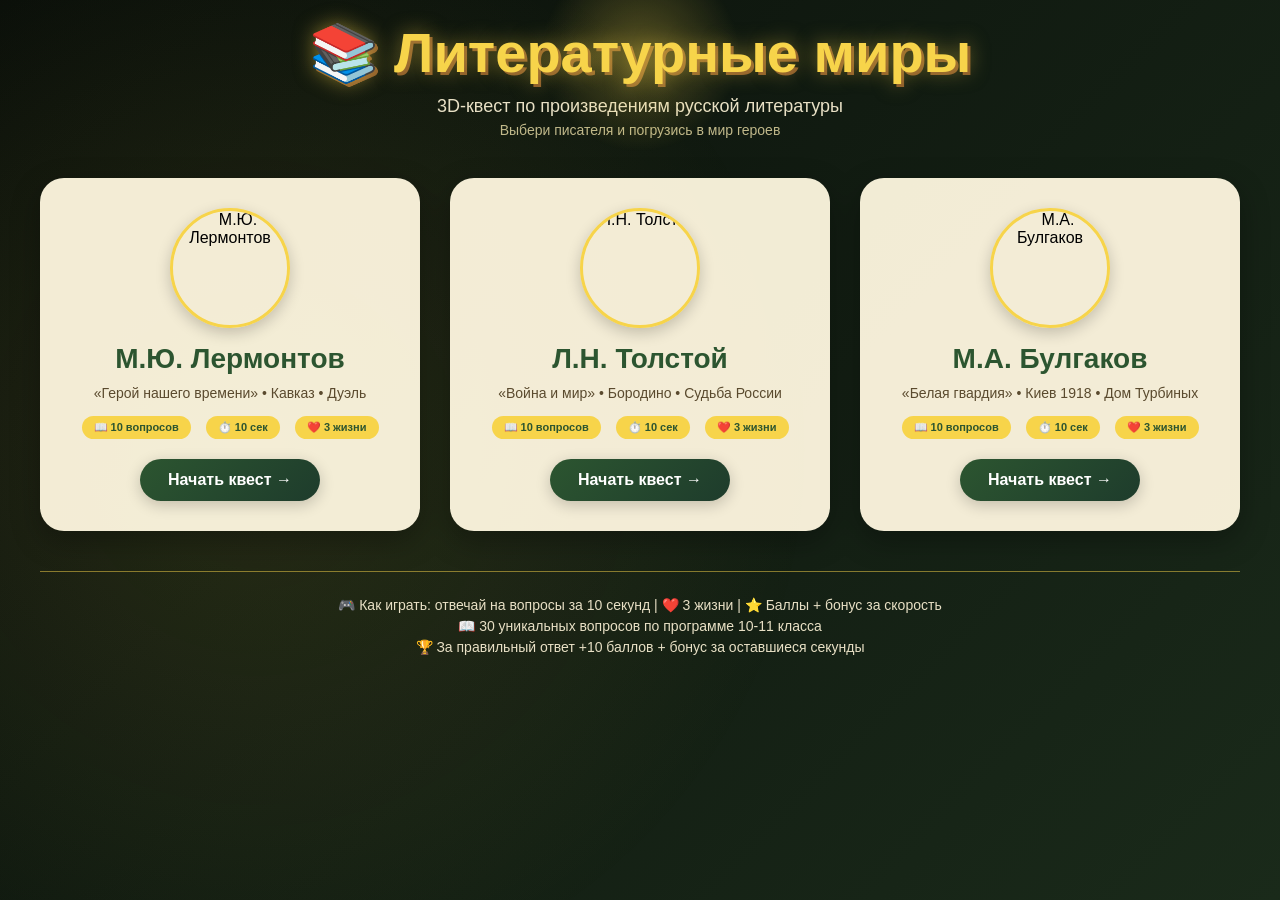
==== index.html @ d269be3f "Update index.html работай, плиз" ====
<!DOCTYPE html>
<html lang="ru">
<head>
    <meta charset="UTF-8">
    <meta name="viewport" content="width=device-width, initial-scale=1.0, user-scalable=yes">
    <title>Литературные миры | 3D Квест</title>
    <link rel="stylesheet" href="style.css">
</head>
<body>
    <div class="container">
        <div class="title-animation">
            <h1 class="main-title">📚 Литературные миры</h1>
            <div class="glow-effect"></div>
        </div>
        <p class="subtitle">3D-квест по произведениям русской литературы</p>
        <p class="subtitle-small">Выбери писателя и погрузись в мир героев</p>
        
        <div class="worlds-grid">
            <!-- Лермонтов - портрет из Википедии -->
            <div class="world-card" data-world="lermontov">
                <div class="world-icon">
                    <img src="https://upload.wikimedia.org/wikipedia/commons/thumb/3/32/Lermontov_picture.jpg/200px-Lermontov_picture.jpg" 
                         alt="М.Ю. Лермонтов" 
                         style="width:100%; height:100%; object-fit:cover;">
                </div>
                <h2>М.Ю. Лермонтов</h2>
                <p class="world-desc">«Герой нашего времени» • Кавказ • Дуэль</p>
                <div class="world-stats">
                    <span>📖 10 вопросов</span>
                    <span>⏱️ 10 сек</span>
                    <span>❤️ 3 жизни</span>
                </div>
                <button class="play-btn" onclick="startGame('lermontov')">Начать квест →</button>
            </div>
            
            <!-- Толстой - портрет из Википедии -->
            <div class="world-card" data-world="tolstoy">
                <div class="world-icon">
                    <img src="https://upload.wikimedia.org/wikipedia/commons/thumb/6/68/LNTolstoy.jpg/200px-LNTolstoy.jpg" 
                         alt="Л.Н. Толстой" 
                         style="width:100%; height:100%; object-fit:cover;">
                </div>
                <h2>Л.Н. Толстой</h2>
                <p class="world-desc">«Война и мир» • Бородино • Судьба России</p>
                <div class="world-stats">
                    <span>📖 10 вопросов</span>
                    <span>⏱️ 10 сек</span>
                    <span>❤️ 3 жизни</span>
                </div>
                <button class="play-btn" onclick="startGame('tolstoy')">Начать квест →</button>
            </div>
            
            <!-- Булгаков - портрет из Википедии -->
            <div class="world-card" data-world="bulgakov">
                <div class="world-icon">
                    <img src="https://upload.wikimedia.org/wikipedia/commons/thumb/0/0a/Bulgakov_%28cropped%29.jpg/200px-Bulgakov_%28cropped%29.jpg" 
                         alt="М.А. Булгаков" 
                         style="width:100%; height:100%; object-fit:cover;">
                </div>
                <h2>М.А. Булгаков</h2>
                <p class="world-desc">«Белая гвардия» • Киев 1918 • Дом Турбиных</p>
                <div class="world-stats">
                    <span>📖 10 вопросов</span>
                    <span>⏱️ 10 сек</span>
                    <span>❤️ 3 жизни</span>
                </div>
                <button class="play-btn" onclick="startGame('bulgakov')">Начать квест →</button>
            </div>
        </div>
        
        <div class="info-footer">
            <p>🎮 Как играть: отвечай на вопросы за 10 секунд | ❤️ 3 жизни | ⭐ Баллы + бонус за скорость</p>
            <p>📖 30 уникальных вопросов по программе 10-11 класса</p>
            <p>🏆 За правильный ответ +10 баллов + бонус за оставшиеся секунды</p>
        </div>
    </div>
    
    <script>
        function startGame(world) {
            console.log("Starting game for world:", world);
            localStorage.setItem('currentWorld', world);
            window.location.href = 'game.html';
        }
        console.log("Index.html загружен, кнопки должны работать");
    </script>
</body>
</html>
---- style.css ----
* {
    margin: 0;
    padding: 0;
    box-sizing: border-box;
}

body {
    font-family: 'Segoe UI', 'Montserrat', Tahoma, Geneva, Verdana, sans-serif;
    background: linear-gradient(135deg, #0a0f0a 0%, #1a2a1a 100%);
    min-height: 100vh;
    padding: 20px;
    position: relative;
    overflow-x: hidden;
}

/* Анимированный фон */
body::before {
    content: '';
    position: fixed;
    top: 0;
    left: 0;
    width: 100%;
    height: 100%;
    background: radial-gradient(circle at 20% 50%, rgba(247,212,74,0.1) 0%, transparent 50%);
    pointer-events: none;
    animation: floatBg 20s ease-in-out infinite;
}

@keyframes floatBg {
    0%, 100% { transform: translate(0, 0); opacity: 0.5; }
    50% { transform: translate(5%, 5%); opacity: 0.8; }
}

.container {
    max-width: 1200px;
    margin: 0 auto;
    position: relative;
    z-index: 1;
}

.title-animation {
    position: relative;
    text-align: center;
}

.main-title {
    font-size: 56px;
    color: #f7d44a;
    text-shadow: 0 0 20px rgba(247,212,74,0.5), 3px 3px 0 #8b5a2b;
    margin-bottom: 10px;
    animation: titleGlow 2s ease-in-out infinite;
}

@keyframes titleGlow {
    0%, 100% { text-shadow: 0 0 20px rgba(247,212,74,0.5), 3px 3px 0 #8b5a2b; }
    50% { text-shadow: 0 0 40px rgba(247,212,74,0.8), 3px 3px 0 #8b5a2b; }
}

.glow-effect {
    position: absolute;
    top: 50%;
    left: 50%;
    width: 200px;
    height: 200px;
    background: radial-gradient(circle, rgba(247,212,74,0.3) 0%, transparent 70%);
    transform: translate(-50%, -50%);
    border-radius: 50%;
    animation: pulse 3s ease-in-out infinite;
}

@keyframes pulse {
    0%, 100% { transform: translate(-50%, -50%) scale(1); opacity: 0.5; }
    50% { transform: translate(-50%, -50%) scale(1.5); opacity: 0.2; }
}

.subtitle {
    text-align: center;
    font-size: 18px;
    color: #e8e0c5;
    margin-bottom: 5px;
}

.subtitle-small {
    text-align: center;
    font-size: 14px;
    color: #c0b88a;
    margin-bottom: 40px;
}

.worlds-grid {
    display: grid;
    grid-template-columns: repeat(auto-fit, minmax(320px, 1fr));
    gap: 30px;
    margin-bottom: 40px;
}

.world-card {
    background: rgba(255, 248, 225, 0.95);
    border-radius: 24px;
    padding: 30px 20px;
    text-align: center;
    transition: all 0.4s cubic-bezier(0.175, 0.885, 0.32, 1.275);
    cursor: pointer;
    box-shadow: 0 10px 30px rgba(0,0,0,0.3);
    position: relative;
    overflow: hidden;
}

.world-card::before {
    content: '';
    position: absolute;
    top: -50%;
    left: -50%;
    width: 200%;
    height: 200%;
    background: radial-gradient(circle, rgba(247,212,74,0.2) 0%, transparent 70%);
    opacity: 0;
    transition: opacity 0.4s;
}

.world-card:hover::before {
    opacity: 1;
}

.world-card:hover {
    transform: translateY(-15px) scale(1.02);
    box-shadow: 0 25px 50px rgba(0,0,0,0.4);
}

.world-icon {
    width: 120px;
    height: 120px;
    margin: 0 auto 15px;
    border-radius: 50%;
    overflow: hidden;
    border: 3px solid #f7d44a;
    box-shadow: 0 5px 15px rgba(0,0,0,0.2);
    transition: transform 0.3s;
}

.world-card:hover .world-icon {
    transform: scale(1.05);
}

.world-icon img {
    width: 100%;
    height: 100%;
    object-fit: cover;
}

.world-card h2 {
    font-size: 28px;
    color: #2c5530;
    margin-bottom: 10px;
}

.world-desc {
    color: #5a4a2e;
    font-size: 14px;
    margin-bottom: 15px;
}

.world-stats {
    display: flex;
    justify-content: center;
    gap: 15px;
    margin-bottom: 20px;
}

.world-stats span {
    background: #f7d44a;
    color: #2c5530;
    padding: 5px 12px;
    border-radius: 30px;
    font-size: 11px;
    font-weight: bold;
}

.play-btn {
    background: linear-gradient(135deg, #2c5530 0%, #1e3c2c 100%);
    color: white;
    border: none;
    padding: 12px 28px;
    font-size: 16px;
    border-radius: 40px;
    cursor: pointer;
    transition: all 0.3s;
    font-weight: bold;
    box-shadow: 0 4px 15px rgba(0,0,0,0.2);
}

.play-btn:hover {
    transform: scale(1.05);
    box-shadow: 0 6px 20px rgba(0,0,0,0.3);
}

.info-footer {
    text-align: center;
    color: #e8e0c5;
    font-size: 14px;
    padding-top: 20px;
    border-top: 1px solid #f7d44a80;
}

.info-footer p {
    margin: 5px 0;
}

/* ========== ИГРОВЫЕ СТИЛИ ========== */
.game-container {
    max-width: 900px;
    margin: 0 auto;
    background: rgba(255, 248, 225, 0.95);
    border-radius: 32px;
    padding: 25px;
    box-shadow: 0 20px 40px rgba(0,0,0,0.3);
    animation: slideIn 0.5s ease-out;
}

@keyframes slideIn {
    from { opacity: 0; transform: translateY(30px); }
    to { opacity: 1; transform: translateY(0); }
}

.game-header {
    display: flex;
    justify-content: space-between;
    align-items: center;
    margin-bottom: 25px;
    padding-bottom: 15px;
    border-bottom: 2px solid #f7d44a;
    flex-wrap: wrap;
    gap: 10px;
}

.back-btn {
    background: #8b5a2b;
    color: white;
    text-decoration: none;
    padding: 8px 20px;
    border-radius: 30px;
    font-size: 14px;
    transition: all 0.3s;
}

.back-btn:hover {
    background: #5a3a1a;
    transform: translateX(-3px);
}

.stats-panel {
    display: flex;
    gap: 20px;
}

.stat {
    background: #f7d44a20;
    padding: 8px 18px;
    border-radius: 30px;
    font-weight: bold;
    display: flex;
    align-items: center;
    gap: 8px;
}

.stat span:first-child {
    font-size: 20px;
}

.stat span:last-child {
    color: #2c5530;
    font-size: 20px;
    font-weight: bold;
}

.progress-section {
    margin-bottom: 25px;
}

.progress-bar-container {
    background: #e0d5b5;
    height: 12px;
    border-radius: 10px;
    overflow: hidden;
}

.progress-fill {
    background: linear-gradient(90deg, #f7d44a, #ffaa33);
    height: 100%;
    width: 0%;
    transition: width 0.4s ease;
    position: relative;
    overflow: hidden;
}

.progress-fill::after {
    content: '';
    position: absolute;
    top: 0;
    left: 0;
    right: 0;
    bottom: 0;
    background: linear-gradient(90deg, transparent, rgba(255,255,255,0.4), transparent);
    animation: shimmer 1.5s infinite;
}

@keyframes shimmer {
    0% { transform: translateX(-100%); }
    100% { transform: translateX(100%); }
}

.progress-text {
    text-align: center;
    margin-top: 8px;
    font-size: 14px;
    color: #5a4a2e;
    font-weight: bold;
}

.timer-section {
    text-align: center;
    margin-bottom: 25px;
}

.timer-circle {
    width: 80px;
    height: 80px;
    margin: 0 auto;
    position: relative;
}

.timer-svg {
    transform: rotate(-90deg);
}

.timer-bg {
    stroke: #e0d5b5;
}

.timer-progress {
    stroke: #f7d44a;
    transition: stroke-dashoffset 0.1s linear;
}

.timer-text {
    position: absolute;
    top: 50%;
    left: 50%;
    transform: translate(-50%, -50%);
    font-size: 24px;
    font-weight: bold;
    color: #2c5530;
}

.timer-warning {
    animation: timerPulse 0.5s ease-in-out infinite;
}

@keyframes timerPulse {
    0%, 100% { color: #2c5530; }
    50% { color: #e76f51; text-shadow: 0 0 5px red; }
}

.location {
    text-align: center;
    margin-bottom: 25px;
    padding: 15px;
    background: linear-gradient(135deg, #f7d44a20, transparent);
    border-radius: 20px;
}

.location-icon {
    font-size: 56px;
    animation: bounce 2s ease-in-out infinite;
}

@keyframes bounce {
    0%, 100% { transform: translateY(0); }
    50% { transform: translateY(-10px); }
}

.location h3 {
    font-size: 28px;
    color: #2c5530;
    margin-top: 10px;
}

.location-desc {
    font-size: 14px;
    color: #5a4a2e;
    margin-top: 5px;
}

/* Карточка вопроса */
.question-card {
    background: #fff;
    border-radius: 24px;
    padding: 30px;
    margin-bottom: 25px;
    box-shadow: 0 10px 30px rgba(0,0,0,0.1);
    animation: cardAppear 0.4s ease-out;
}

@keyframes cardAppear {
    from { opacity: 0; transform: scale(0.95); }
    to { opacity: 1; transform: scale(1); }
}

.question-book {
    display: inline-block;
    background: #f7d44a;
    color: #2c5530;
    padding: 4px 12px;
    border-radius: 20px;
    font-size: 12px;
    font-weight: bold;
    margin-bottom: 15px;
}

.question-text {
    font-size: 20px;
    line-height: 1.4;
    color: #2c2c2c;
    margin-bottom: 25px;
    font-weight: 500;
    background: #f9f5e8;
    padding: 20px;
    border-radius: 16px;
}

.options {
    display: flex;
    flex-direction: column;
    gap: 12px;
}

.option {
    background: linear-gradient(135deg, #f5f0e3 0%, #efe6d4 100%);
    padding: 15px 20px;
    border-radius: 50px;
    cursor: pointer;
    transition: all 0.2s;
    border: 2px solid transparent;
    font-size: 16px;
}

.option:hover:not(.disabled) {
    transform: translateX(8px);
    background: #e8dfc8;
    border-color: #f7d44a;
}

.option.correct {
    background: linear-gradient(135deg, #90be6d, #6a994e);
    border-color: #2c5530;
    color: white;
    animation: correctPulse 0.5s ease;
}

@keyframes correctPulse {
    0% { transform: scale(1); }
    50% { transform: scale(1.02); }
    100% { transform: scale(1); }
}

.option.wrong {
    background: linear-gradient(135deg, #e76f51, #bc4742);
    border-color: #bc4742;
    color: white;
    animation: shake 0.3s ease;
}

@keyframes shake {
    0%, 100% { transform: translateX(0); }
    25% { transform: translateX(-5px); }
    75% { transform: translateX(5px); }
}

.option.disabled {
    pointer-events: none;
    opacity: 0.7;
}

.next-btn {
    background: linear-gradient(135deg, #2c5530, #1e3c2c);
    color: white;
    border: none;
    padding: 14px 30px;
    font-size: 18px;
    border-radius: 40px;
    cursor: pointer;
    width: 100%;
    margin-top: 20px;
    transition: all 0.3s;
    font-weight: bold;
}

.next-btn:hover:not(:disabled) {
    transform: scale(1.02);
    box-shadow: 0 5px 15px rgba(44,85,48,0.3);
}

.next-btn:disabled {
    background: #b0a88c;
    cursor: not-allowed;
}

.feedback {
    margin-top: 20px;
    padding: 12px;
    border-radius: 12px;
    text-align: center;
    font-size: 14px;
    animation: fadeIn 0.3s ease;
}

@keyframes fadeIn {
    from { opacity: 0; transform: translateY(-10px); }
    to { opacity: 1; transform: translateY(0); }
}

.feedback.correct-feedback {
    background: #d4edda;
    color: #155724;
    border-left: 4px solid #28a745;
}

.feedback.wrong-feedback {
    background: #f8d7da;
    color: #721c24;
    border-left: 4px solid #dc3545;
}

/* Финальный экран */
.final-screen {
    text-align: center;
    padding: 40px;
    animation: zoomIn 0.5s ease-out;
}

@keyframes zoomIn {
    from { opacity: 0; transform: scale(0.8); }
    to { opacity: 1; transform: scale(1); }
}

.final-icon {
    font-size: 80px;
    margin-bottom: 20px;
    animation: spin 1s ease;
}

@keyframes spin {
    from { transform: rotate(0deg); }
    to { transform: rotate(360deg); }
}

.final-screen h2 {
    font-size: 32px;
    color: #2c5530;
    margin-bottom: 20px;
}

.final-score {
    font-size: 36px;
    font-weight: bold;
    color: #f7d44a;
    background: #2c5530;
    display: inline-block;
    padding: 10px 30px;
    border-radius: 50px;
    margin: 20px 0;
}

.prize {
    background: #f7d44a;
    padding: 20px;
    border-radius: 20px;
    margin: 30px 0;
    font-style: italic;
    font-size: 18px;
    color: #2c5530;
}

.reset-btn {
    background: #8b5a2b;
    color: white;
    text-decoration: none;
    padding: 12px 30px;
    border-radius: 40px;
    display: inline-block;
    margin-top: 20px;
    transition: all 0.3s;
}

.reset-btn:hover {
    background: #5a3a1a;
    transform: scale(1.05);
}

.lives {
    display: flex;
    gap: 5px;
    align-items: center;
}

@media (max-width: 768px) {
    .main-title {
        font-size: 36px;
    }
    .game-container {
        padding: 15px;
    }
    .question-text {
        font-size: 16px;
    }
    .option {
        padding: 12px 16px;
        font-size: 14px;
    }
    .worlds-grid {
        grid-template-columns: 1fr;
    }
    .stats-panel {
        flex-wrap: wrap;
        justify-content: center;
    }
}
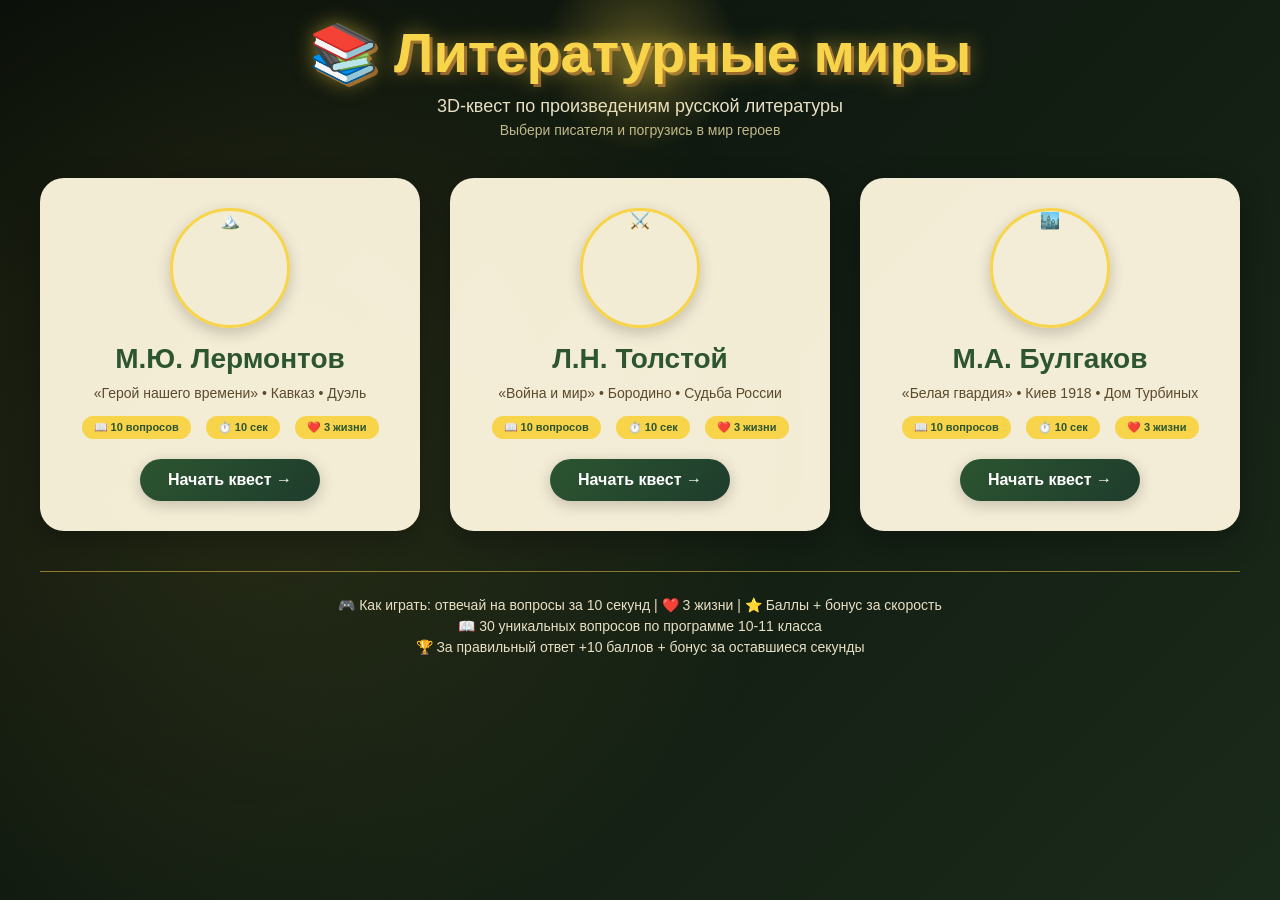
==== commit b0e4bb99: "Update index.html исправл" ====
--- a/index.html
+++ b/index.html
@@ -16,13 +16,9 @@
         <p class="subtitle-small">Выбери писателя и погрузись в мир героев</p>
         
         <div class="worlds-grid">
-            <!-- Лермонтов - портрет из Википедии -->
+            <!-- Лермонтов -->
             <div class="world-card" data-world="lermontov">
-                <div class="world-icon">
-                    <img src="https://upload.wikimedia.org/wikipedia/commons/thumb/3/32/Lermontov_picture.jpg/200px-Lermontov_picture.jpg" 
-                         alt="М.Ю. Лермонтов" 
-                         style="width:100%; height:100%; object-fit:cover;">
-                </div>
+                <div class="world-icon">🏔️</div>
                 <h2>М.Ю. Лермонтов</h2>
                 <p class="world-desc">«Герой нашего времени» • Кавказ • Дуэль</p>
                 <div class="world-stats">
@@ -30,16 +26,12 @@
                     <span>⏱️ 10 сек</span>
                     <span>❤️ 3 жизни</span>
                 </div>
-                <button class="play-btn" onclick="startGame('lermontov')">Начать квест →</button>
+                <button class="play-btn">Начать квест →</button>
             </div>
             
-            <!-- Толстой - портрет из Википедии -->
+            <!-- Толстой -->
             <div class="world-card" data-world="tolstoy">
-                <div class="world-icon">
-                    <img src="https://upload.wikimedia.org/wikipedia/commons/thumb/6/68/LNTolstoy.jpg/200px-LNTolstoy.jpg" 
-                         alt="Л.Н. Толстой" 
-                         style="width:100%; height:100%; object-fit:cover;">
-                </div>
+                <div class="world-icon">⚔️</div>
                 <h2>Л.Н. Толстой</h2>
                 <p class="world-desc">«Война и мир» • Бородино • Судьба России</p>
                 <div class="world-stats">
@@ -47,16 +39,12 @@
                     <span>⏱️ 10 сек</span>
                     <span>❤️ 3 жизни</span>
                 </div>
-                <button class="play-btn" onclick="startGame('tolstoy')">Начать квест →</button>
+                <button class="play-btn">Начать квест →</button>
             </div>
             
-            <!-- Булгаков - портрет из Википедии -->
+            <!-- Булгаков -->
             <div class="world-card" data-world="bulgakov">
-                <div class="world-icon">
-                    <img src="https://upload.wikimedia.org/wikipedia/commons/thumb/0/0a/Bulgakov_%28cropped%29.jpg/200px-Bulgakov_%28cropped%29.jpg" 
-                         alt="М.А. Булгаков" 
-                         style="width:100%; height:100%; object-fit:cover;">
-                </div>
+                <div class="world-icon">🏙️</div>
                 <h2>М.А. Булгаков</h2>
                 <p class="world-desc">«Белая гвардия» • Киев 1918 • Дом Турбиных</p>
                 <div class="world-stats">
@@ -64,7 +52,7 @@
                     <span>⏱️ 10 сек</span>
                     <span>❤️ 3 жизни</span>
                 </div>
-                <button class="play-btn" onclick="startGame('bulgakov')">Начать квест →</button>
+                <button class="play-btn">Начать квест →</button>
             </div>
         </div>
         
@@ -77,11 +65,21 @@
     
     <script>
         function startGame(world) {
-            console.log("Starting game for world:", world);
             localStorage.setItem('currentWorld', world);
             window.location.href = 'game.html';
         }
-        console.log("Index.html загружен, кнопки должны работать");
+        
+        // Обработчик нажатия как на кнопку, так и на всю карточку
+        document.querySelectorAll('.world-card').forEach(card => {
+            const world = card.dataset.world;
+            const btn = card.querySelector('.play-btn');
+            const clickHandler = () => startGame(world);
+            card.addEventListener('click', clickHandler);
+            btn.addEventListener('click', (e) => {
+                e.stopPropagation(); // чтобы не сработало дважды
+                clickHandler();
+            });
+        });
     </script>
 </body>
 </html>
--- a/style.css
+++ b/style.css
@@ -13,7 +13,6 @@
     overflow-x: hidden;
 }
 
-/* Анимированный фон */
 body::before {
     content: '';
     position: fixed;
@@ -391,7 +390,6 @@
     margin-top: 5px;
 }
 
-/* Карточка вопроса */
 .question-card {
     background: #fff;
     border-radius: 24px;
@@ -481,30 +479,6 @@
     opacity: 0.7;
 }
 
-.next-btn {
-    background: linear-gradient(135deg, #2c5530, #1e3c2c);
-    color: white;
-    border: none;
-    padding: 14px 30px;
-    font-size: 18px;
-    border-radius: 40px;
-    cursor: pointer;
-    width: 100%;
-    margin-top: 20px;
-    transition: all 0.3s;
-    font-weight: bold;
-}
-
-.next-btn:hover:not(:disabled) {
-    transform: scale(1.02);
-    box-shadow: 0 5px 15px rgba(44,85,48,0.3);
-}
-
-.next-btn:disabled {
-    background: #b0a88c;
-    cursor: not-allowed;
-}
-
 .feedback {
     margin-top: 20px;
     padding: 12px;
@@ -531,7 +505,6 @@
     border-left: 4px solid #dc3545;
 }
 
-/* Финальный экран */
 .final-screen {
     text-align: center;
     padding: 40px;
@@ -595,12 +568,6 @@
 .reset-btn:hover {
     background: #5a3a1a;
     transform: scale(1.05);
-}
-
-.lives {
-    display: flex;
-    gap: 5px;
-    align-items: center;
 }
 
 @media (max-width: 768px) {
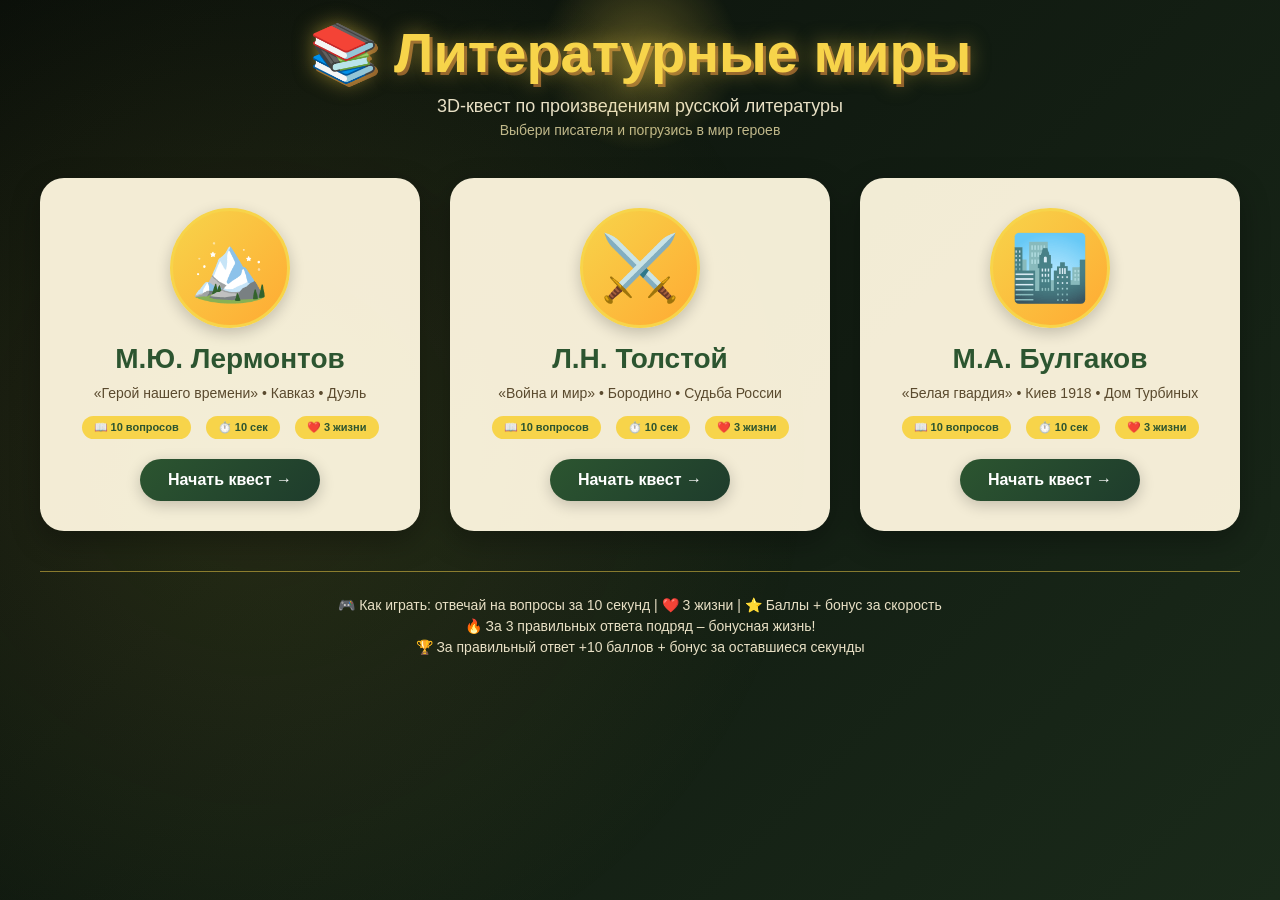
==== commit eb960281: "Update index.html" ====
--- a/index.html
+++ b/index.html
@@ -58,7 +58,7 @@
         
         <div class="info-footer">
             <p>🎮 Как играть: отвечай на вопросы за 10 секунд | ❤️ 3 жизни | ⭐ Баллы + бонус за скорость</p>
-            <p>📖 30 уникальных вопросов по программе 10-11 класса</p>
+            <p>🔥 За 3 правильных ответа подряд – бонусная жизнь!</p>
             <p>🏆 За правильный ответ +10 баллов + бонус за оставшиеся секунды</p>
         </div>
     </div>
@@ -69,14 +69,13 @@
             window.location.href = 'game.html';
         }
         
-        // Обработчик нажатия как на кнопку, так и на всю карточку
         document.querySelectorAll('.world-card').forEach(card => {
             const world = card.dataset.world;
             const btn = card.querySelector('.play-btn');
             const clickHandler = () => startGame(world);
             card.addEventListener('click', clickHandler);
             btn.addEventListener('click', (e) => {
-                e.stopPropagation(); // чтобы не сработало дважды
+                e.stopPropagation();
                 clickHandler();
             });
         });
--- a/style.css
+++ b/style.css
@@ -592,3 +592,18 @@
         justify-content: center;
     }
 }
+/* Добавить в конец style.css */
+
+.world-icon {
+    width: 120px;
+    height: 120px;
+    margin: 0 auto 15px;
+    border-radius: 50%;
+    background: linear-gradient(135deg, #f7d44a, #ffaa33);
+    display: flex;
+    align-items: center;
+    justify-content: center;
+    font-size: 64px;
+    box-shadow: 0 5px 15px rgba(0,0,0,0.2);
+    transition: transform 0.3s;
+}
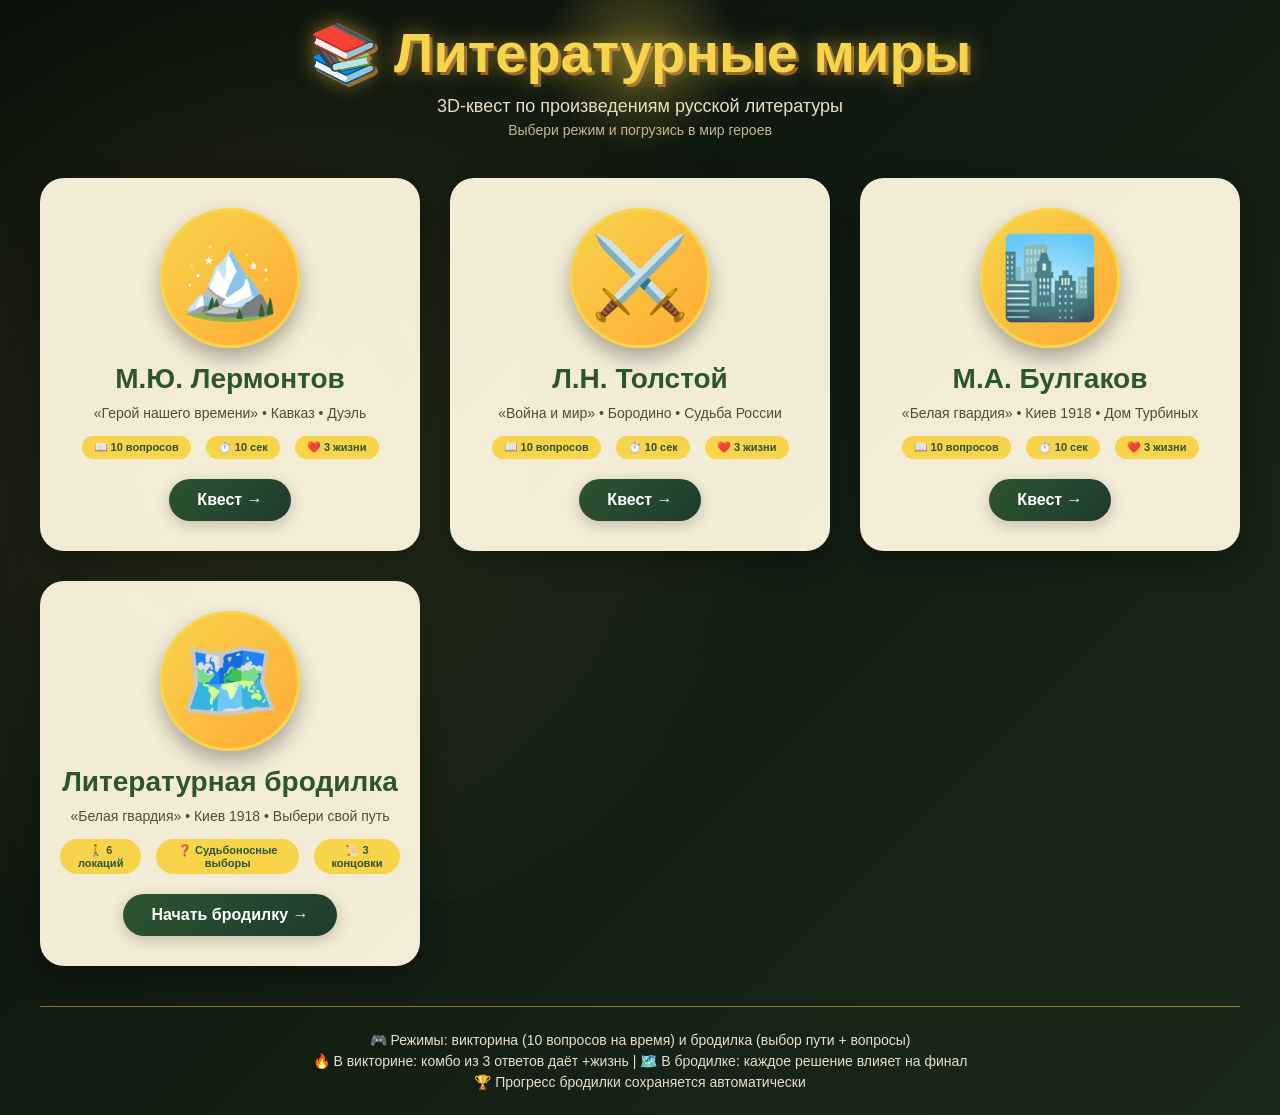
==== commit a60f99c1: "Update index.html" ====
--- a/index.html
+++ b/index.html
@@ -3,7 +3,7 @@
 <head>
     <meta charset="UTF-8">
     <meta name="viewport" content="width=device-width, initial-scale=1.0, user-scalable=yes">
-    <title>Литературные миры | 3D Квест</title>
+    <title>Литературные миры | 3D Квест + Бродилка</title>
     <link rel="stylesheet" href="style.css">
 </head>
 <body>
@@ -13,11 +13,11 @@
             <div class="glow-effect"></div>
         </div>
         <p class="subtitle">3D-квест по произведениям русской литературы</p>
-        <p class="subtitle-small">Выбери писателя и погрузись в мир героев</p>
+        <p class="subtitle-small">Выбери режим и погрузись в мир героев</p>
         
         <div class="worlds-grid">
-            <!-- Лермонтов -->
-            <div class="world-card" data-world="lermontov">
+            <!-- Лермонтов (викторина) -->
+            <div class="world-card" data-world="lermontov" data-mode="quiz">
                 <div class="world-icon">🏔️</div>
                 <h2>М.Ю. Лермонтов</h2>
                 <p class="world-desc">«Герой нашего времени» • Кавказ • Дуэль</p>
@@ -26,11 +26,11 @@
                     <span>⏱️ 10 сек</span>
                     <span>❤️ 3 жизни</span>
                 </div>
-                <button class="play-btn">Начать квест →</button>
+                <button class="play-btn">Квест →</button>
             </div>
             
-            <!-- Толстой -->
-            <div class="world-card" data-world="tolstoy">
+            <!-- Толстой (викторина) -->
+            <div class="world-card" data-world="tolstoy" data-mode="quiz">
                 <div class="world-icon">⚔️</div>
                 <h2>Л.Н. Толстой</h2>
                 <p class="world-desc">«Война и мир» • Бородино • Судьба России</p>
@@ -39,11 +39,11 @@
                     <span>⏱️ 10 сек</span>
                     <span>❤️ 3 жизни</span>
                 </div>
-                <button class="play-btn">Начать квест →</button>
+                <button class="play-btn">Квест →</button>
             </div>
             
-            <!-- Булгаков -->
-            <div class="world-card" data-world="bulgakov">
+            <!-- Булгаков (викторина) -->
+            <div class="world-card" data-world="bulgakov" data-mode="quiz">
                 <div class="world-icon">🏙️</div>
                 <h2>М.А. Булгаков</h2>
                 <p class="world-desc">«Белая гвардия» • Киев 1918 • Дом Турбиных</p>
@@ -52,27 +52,52 @@
                     <span>⏱️ 10 сек</span>
                     <span>❤️ 3 жизни</span>
                 </div>
-                <button class="play-btn">Начать квест →</button>
+                <button class="play-btn">Квест →</button>
+            </div>
+
+            <!-- НОВАЯ КАРТОЧКА: БРОДИЛКА -->
+            <div class="world-card" data-mode="adventure">
+                <div class="world-icon">🗺️</div>
+                <h2>Литературная бродилка</h2>
+                <p class="world-desc">«Белая гвардия» • Киев 1918 • Выбери свой путь</p>
+                <div class="world-stats">
+                    <span>🚶 6 локаций</span>
+                    <span>❓ Судьбоносные выборы</span>
+                    <span>📜 3 концовки</span>
+                </div>
+                <button class="play-btn">Начать бродилку →</button>
             </div>
         </div>
         
         <div class="info-footer">
-            <p>🎮 Как играть: отвечай на вопросы за 10 секунд | ❤️ 3 жизни | ⭐ Баллы + бонус за скорость</p>
-            <p>🔥 За 3 правильных ответа подряд – бонусная жизнь!</p>
-            <p>🏆 За правильный ответ +10 баллов + бонус за оставшиеся секунды</p>
+            <p>🎮 Режимы: викторина (10 вопросов на время) и бродилка (выбор пути + вопросы)</p>
+            <p>🔥 В викторине: комбо из 3 ответов даёт +жизнь | 🗺️ В бродилке: каждое решение влияет на финал</p>
+            <p>🏆 Прогресс бродилки сохраняется автоматически</p>
         </div>
     </div>
     
     <script>
-        function startGame(world) {
+        function startQuiz(world) {
             localStorage.setItem('currentWorld', world);
+            localStorage.setItem('gameMode', 'quiz');
             window.location.href = 'game.html';
         }
         
+        function startAdventure() {
+            localStorage.setItem('gameMode', 'adventure');
+            window.location.href = 'adventure.html';
+        }
+        
         document.querySelectorAll('.world-card').forEach(card => {
-            const world = card.dataset.world;
+            const mode = card.dataset.mode;
             const btn = card.querySelector('.play-btn');
-            const clickHandler = () => startGame(world);
+            let clickHandler;
+            if (mode === 'quiz') {
+                const world = card.dataset.world;
+                clickHandler = () => startQuiz(world);
+            } else if (mode === 'adventure') {
+                clickHandler = () => startAdventure();
+            }
             card.addEventListener('click', clickHandler);
             btn.addEventListener('click', (e) => {
                 e.stopPropagation();
--- a/style.css
+++ b/style.css
@@ -606,4 +606,94 @@
     font-size: 64px;
     box-shadow: 0 5px 15px rgba(0,0,0,0.2);
     transition: transform 0.3s;
-}
+}/* ===== Увеличенные иконки на главной ===== */
+.world-icon {
+    width: 140px;
+    height: 140px;
+    margin: 0 auto 15px;
+    border-radius: 50%;
+    background: linear-gradient(135deg, #f7d44a, #ffaa33);
+    display: flex;
+    align-items: center;
+    justify-content: center;
+    font-size: 80px;
+    box-shadow: 0 10px 20px rgba(0,0,0,0.3);
+    transition: transform 0.3s, box-shadow 0.3s;
+}
+.world-card:hover .world-icon {
+    transform: scale(1.05) rotate(3deg);
+    box-shadow: 0 15px 30px rgba(0,0,0,0.4);
+}
+
+/* ===== Карта глав (вместо прогресс-бара) ===== */
+.chapter-map {
+    display: flex;
+    justify-content: center;
+    flex-wrap: wrap;
+    gap: 10px;
+    margin-bottom: 25px;
+    padding: 10px;
+    background: rgba(224, 213, 181, 0.3);
+    border-radius: 60px;
+}
+.chapter-marker {
+    width: 40px;
+    height: 40px;
+    background: #e0d5b5;
+    border-radius: 50%;
+    display: flex;
+    align-items: center;
+    justify-content: center;
+    font-weight: bold;
+    color: #5a4a2e;
+    transition: all 0.2s;
+    box-shadow: 0 2px 5px rgba(0,0,0,0.2);
+}
+.chapter-marker.completed {
+    background: #2c5530;
+    color: white;
+    box-shadow: 0 0 8px #f7d44a;
+}
+.chapter-marker.active {
+    background: #f7d44a;
+    color: #2c5530;
+    transform: scale(1.2);
+    box-shadow: 0 0 12px gold;
+    animation: pulse 1s infinite;
+}
+@keyframes pulse {
+    0% { transform: scale(1.2); }
+    50% { transform: scale(1.3); background: #ffcc33; }
+    100% { transform: scale(1.2); }
+}
+
+/* ===== Эффект встряски ===== */
+@keyframes shake {
+    0% { transform: translateX(0); }
+    25% { transform: translateX(-6px); }
+    75% { transform: translateX(6px); }
+    100% { transform: translateX(0); }
+}
+
+/* ===== Дополнительная анимация для появления вопросов ===== */
+.question-card {
+    animation: cardAppear 0.4s ease-out, glowPulse 1.5s infinite alternate;
+}
+@keyframes glowPulse {
+    from { box-shadow: 0 10px 30px rgba(0,0,0,0.1); }
+    to { box-shadow: 0 10px 40px rgba(247,212,74,0.3); }
+}
+
+/* ===== Адаптив для карты ===== */
+@media (max-width: 600px) {
+    .chapter-marker {
+        width: 30px;
+        height: 30px;
+        font-size: 12px;
+    }
+    .world-icon {
+        width: 100px;
+        height: 100px;
+        font-size: 60px;
+    }
+}
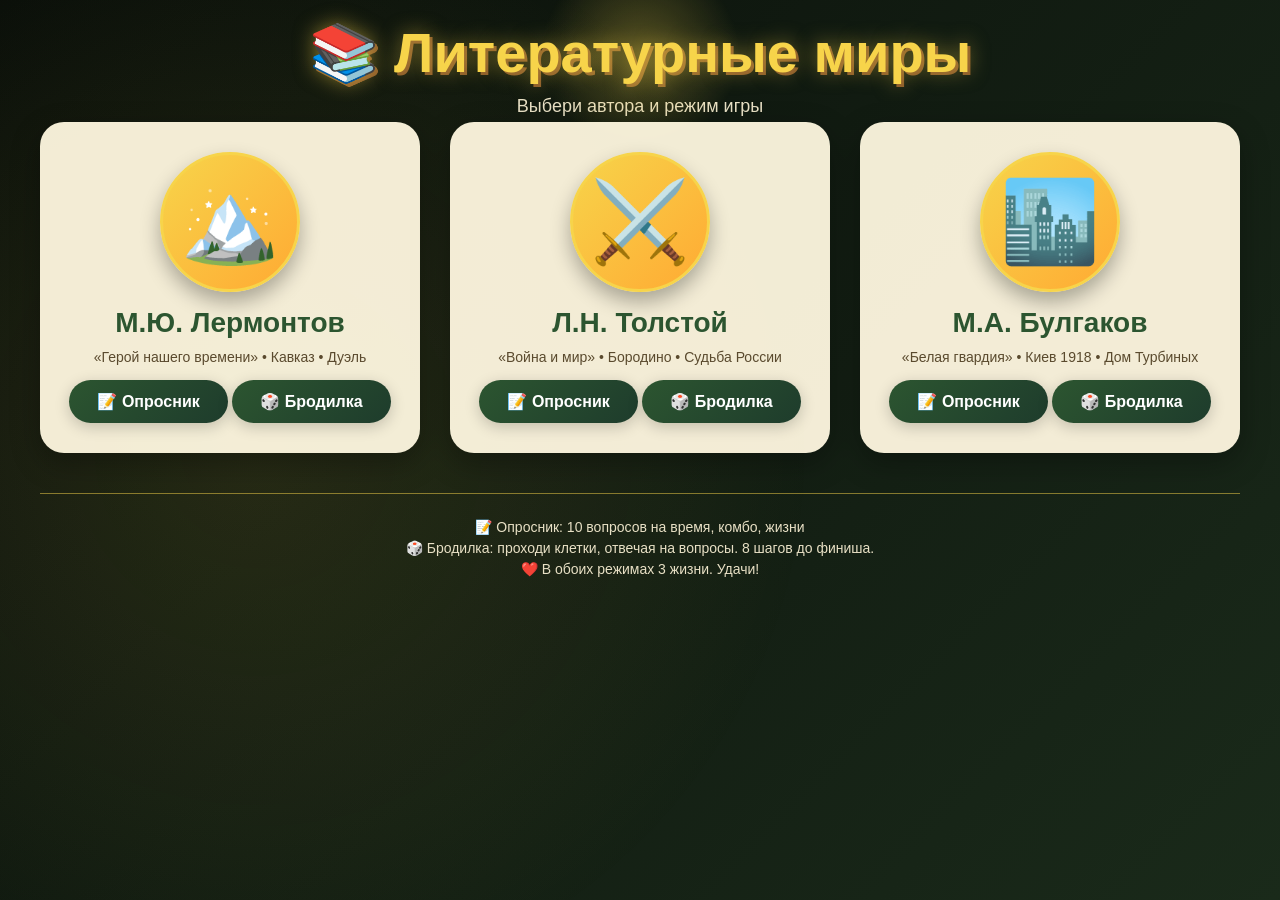
==== commit 7936a4c4: "Update index.html" ====
--- a/index.html
+++ b/index.html
@@ -3,7 +3,7 @@
 <head>
     <meta charset="UTF-8">
     <meta name="viewport" content="width=device-width, initial-scale=1.0, user-scalable=yes">
-    <title>Литературные миры | 3D Квест + Бродилка</title>
+    <title>Литературные миры | Викторина + Бродилка</title>
     <link rel="stylesheet" href="style.css">
 </head>
 <body>
@@ -12,96 +12,74 @@
             <h1 class="main-title">📚 Литературные миры</h1>
             <div class="glow-effect"></div>
         </div>
-        <p class="subtitle">3D-квест по произведениям русской литературы</p>
-        <p class="subtitle-small">Выбери режим и погрузись в мир героев</p>
+        <p class="subtitle">Выбери автора и режим игры</p>
         
         <div class="worlds-grid">
-            <!-- Лермонтов (викторина) -->
-            <div class="world-card" data-world="lermontov" data-mode="quiz">
+            <!-- Лермонтов -->
+            <div class="world-card" data-author="lermontov">
                 <div class="world-icon">🏔️</div>
                 <h2>М.Ю. Лермонтов</h2>
                 <p class="world-desc">«Герой нашего времени» • Кавказ • Дуэль</p>
-                <div class="world-stats">
-                    <span>📖 10 вопросов</span>
-                    <span>⏱️ 10 сек</span>
-                    <span>❤️ 3 жизни</span>
+                <div class="button-group">
+                    <button class="play-btn quiz-btn">📝 Опросник</button>
+                    <button class="play-btn board-btn">🎲 Бродилка</button>
                 </div>
-                <button class="play-btn">Квест →</button>
             </div>
             
-            <!-- Толстой (викторина) -->
-            <div class="world-card" data-world="tolstoy" data-mode="quiz">
+            <!-- Толстой -->
+            <div class="world-card" data-author="tolstoy">
                 <div class="world-icon">⚔️</div>
                 <h2>Л.Н. Толстой</h2>
                 <p class="world-desc">«Война и мир» • Бородино • Судьба России</p>
-                <div class="world-stats">
-                    <span>📖 10 вопросов</span>
-                    <span>⏱️ 10 сек</span>
-                    <span>❤️ 3 жизни</span>
+                <div class="button-group">
+                    <button class="play-btn quiz-btn">📝 Опросник</button>
+                    <button class="play-btn board-btn">🎲 Бродилка</button>
                 </div>
-                <button class="play-btn">Квест →</button>
             </div>
             
-            <!-- Булгаков (викторина) -->
-            <div class="world-card" data-world="bulgakov" data-mode="quiz">
+            <!-- Булгаков -->
+            <div class="world-card" data-author="bulgakov">
                 <div class="world-icon">🏙️</div>
                 <h2>М.А. Булгаков</h2>
                 <p class="world-desc">«Белая гвардия» • Киев 1918 • Дом Турбиных</p>
-                <div class="world-stats">
-                    <span>📖 10 вопросов</span>
-                    <span>⏱️ 10 сек</span>
-                    <span>❤️ 3 жизни</span>
+                <div class="button-group">
+                    <button class="play-btn quiz-btn">📝 Опросник</button>
+                    <button class="play-btn board-btn">🎲 Бродилка</button>
                 </div>
-                <button class="play-btn">Квест →</button>
-            </div>
-
-            <!-- НОВАЯ КАРТОЧКА: БРОДИЛКА -->
-            <div class="world-card" data-mode="adventure">
-                <div class="world-icon">🗺️</div>
-                <h2>Литературная бродилка</h2>
-                <p class="world-desc">«Белая гвардия» • Киев 1918 • Выбери свой путь</p>
-                <div class="world-stats">
-                    <span>🚶 6 локаций</span>
-                    <span>❓ Судьбоносные выборы</span>
-                    <span>📜 3 концовки</span>
-                </div>
-                <button class="play-btn">Начать бродилку →</button>
             </div>
         </div>
         
         <div class="info-footer">
-            <p>🎮 Режимы: викторина (10 вопросов на время) и бродилка (выбор пути + вопросы)</p>
-            <p>🔥 В викторине: комбо из 3 ответов даёт +жизнь | 🗺️ В бродилке: каждое решение влияет на финал</p>
-            <p>🏆 Прогресс бродилки сохраняется автоматически</p>
+            <p>📝 Опросник: 10 вопросов на время, комбо, жизни</p>
+            <p>🎲 Бродилка: проходи клетки, отвечая на вопросы. 8 шагов до финиша.</p>
+            <p>❤️ В обоих режимах 3 жизни. Удачи!</p>
         </div>
     </div>
     
     <script>
-        function startQuiz(world) {
-            localStorage.setItem('currentWorld', world);
+        function startQuiz(author) {
+            localStorage.setItem('currentWorld', author);
             localStorage.setItem('gameMode', 'quiz');
             window.location.href = 'game.html';
         }
         
-        function startAdventure() {
-            localStorage.setItem('gameMode', 'adventure');
-            window.location.href = 'adventure.html';
+        function startBoard(author) {
+            localStorage.setItem('boardAuthor', author);
+            window.location.href = 'board.html';
         }
         
         document.querySelectorAll('.world-card').forEach(card => {
-            const mode = card.dataset.mode;
-            const btn = card.querySelector('.play-btn');
-            let clickHandler;
-            if (mode === 'quiz') {
-                const world = card.dataset.world;
-                clickHandler = () => startQuiz(world);
-            } else if (mode === 'adventure') {
-                clickHandler = () => startAdventure();
-            }
-            card.addEventListener('click', clickHandler);
-            btn.addEventListener('click', (e) => {
+            const author = card.dataset.author;
+            const quizBtn = card.querySelector('.quiz-btn');
+            const boardBtn = card.querySelector('.board-btn');
+            
+            quizBtn.addEventListener('click', (e) => {
                 e.stopPropagation();
-                clickHandler();
+                startQuiz(author);
+            });
+            boardBtn.addEventListener('click', (e) => {
+                e.stopPropagation();
+                startBoard(author);
             });
         });
     </script>
--- a/style.css
+++ b/style.css
@@ -697,3 +697,73 @@
         font-size: 60px;
     }
 }
+/* Дополнительные стили для бродилки */
+.mini-option {
+    background: #f5f0e3;
+    padding: 10px 15px;
+    margin: 8px 0;
+    border-radius: 40px;
+    cursor: pointer;
+    transition: all 0.2s;
+}
+.mini-option:hover {
+    background: #f7d44a;
+    transform: translateX(5px);
+}
+.choice-btn {
+    display: block;
+    width: 100%;
+    background: linear-gradient(135deg, #f7d44a, #ffaa33);
+    border: none;
+    padding: 14px;
+    margin: 10px 0;
+    border-radius: 50px;
+    font-size: 16px;
+    font-weight: bold;
+    color: #2c5530;
+    cursor: pointer;
+    text-align: left;
+    padding-left: 20px;
+    transition: all 0.2s;
+}
+.choice-btn:hover {
+    transform: translateX(8px);
+    background: #ffcc44;
+}
+.adventure-map {
+    display: flex;
+    justify-content: center;
+    flex-wrap: wrap;
+    gap: 8px;
+    margin-bottom: 20px;
+}
+.map-node {
+    width: 40px;
+    height: 40px;
+    border-radius: 50%;
+    background: #e0d5b5;
+    display: flex;
+    align-items: center;
+    justify-content: center;
+    font-weight: bold;
+    transition: 0.2s;
+}
+.map-node.visited {
+    background: #2c5530;
+    color: white;
+}
+.map-node.current {
+    background: #f7d44a;
+    transform: scale(1.2);
+    box-shadow: 0 0 8px gold;
+}
+.reset-adventure {
+    background: #8b5a2b;
+    color: white;
+    border: none;
+    padding: 10px 20px;
+    border-radius: 30px;
+    cursor: pointer;
+    margin-top: 20px;
+    width: 100%;
+}
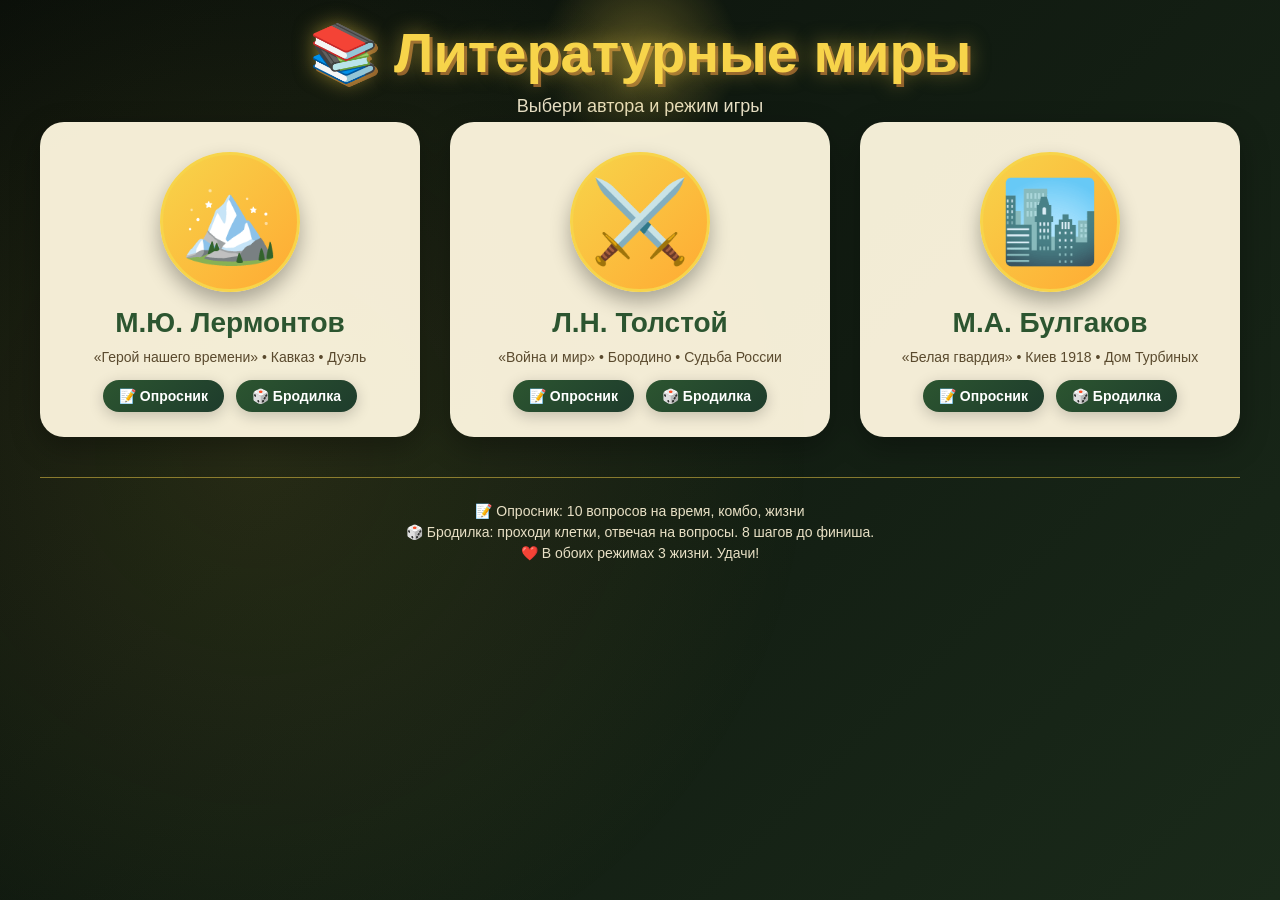
==== commit 10f073d8: "Update index.html" ====
--- a/index.html
+++ b/index.html
@@ -57,6 +57,7 @@
     </div>
     
     <script>
+        // Функции для перехода
         function startQuiz(author) {
             localStorage.setItem('currentWorld', author);
             localStorage.setItem('gameMode', 'quiz');
@@ -68,19 +69,29 @@
             window.location.href = 'board.html';
         }
         
-        document.querySelectorAll('.world-card').forEach(card => {
-            const author = card.dataset.author;
-            const quizBtn = card.querySelector('.quiz-btn');
-            const boardBtn = card.querySelector('.board-btn');
+        // Назначаем обработчики после полной загрузки DOM
+        document.addEventListener('DOMContentLoaded', function() {
+            document.querySelectorAll('.world-card').forEach(card => {
+                const author = card.getAttribute('data-author');
+                const quizBtn = card.querySelector('.quiz-btn');
+                const boardBtn = card.querySelector('.board-btn');
+                
+                if (quizBtn) {
+                    quizBtn.addEventListener('click', function(e) {
+                        e.stopPropagation();
+                        startQuiz(author);
+                    });
+                }
+                if (boardBtn) {
+                    boardBtn.addEventListener('click', function(e) {
+                        e.stopPropagation();
+                        startBoard(author);
+                    });
+                }
+            });
             
-            quizBtn.addEventListener('click', (e) => {
-                e.stopPropagation();
-                startQuiz(author);
-            });
-            boardBtn.addEventListener('click', (e) => {
-                e.stopPropagation();
-                startBoard(author);
-            });
+            // Для отладки: выводим сообщение в консоль
+            console.log('Страница загружена, кнопки активны');
         });
     </script>
 </body>
--- a/style.css
+++ b/style.css
@@ -767,3 +767,17 @@
     margin-top: 20px;
     width: 100%;
 }
+.button-group {
+    display: flex;
+    gap: 12px;
+    justify-content: center;
+    margin-top: 15px;
+}
+.button-group .play-btn {
+    margin: 0;
+    padding: 8px 16px;
+    font-size: 14px;
+}
+.world-card {
+    padding-bottom: 25px;
+}
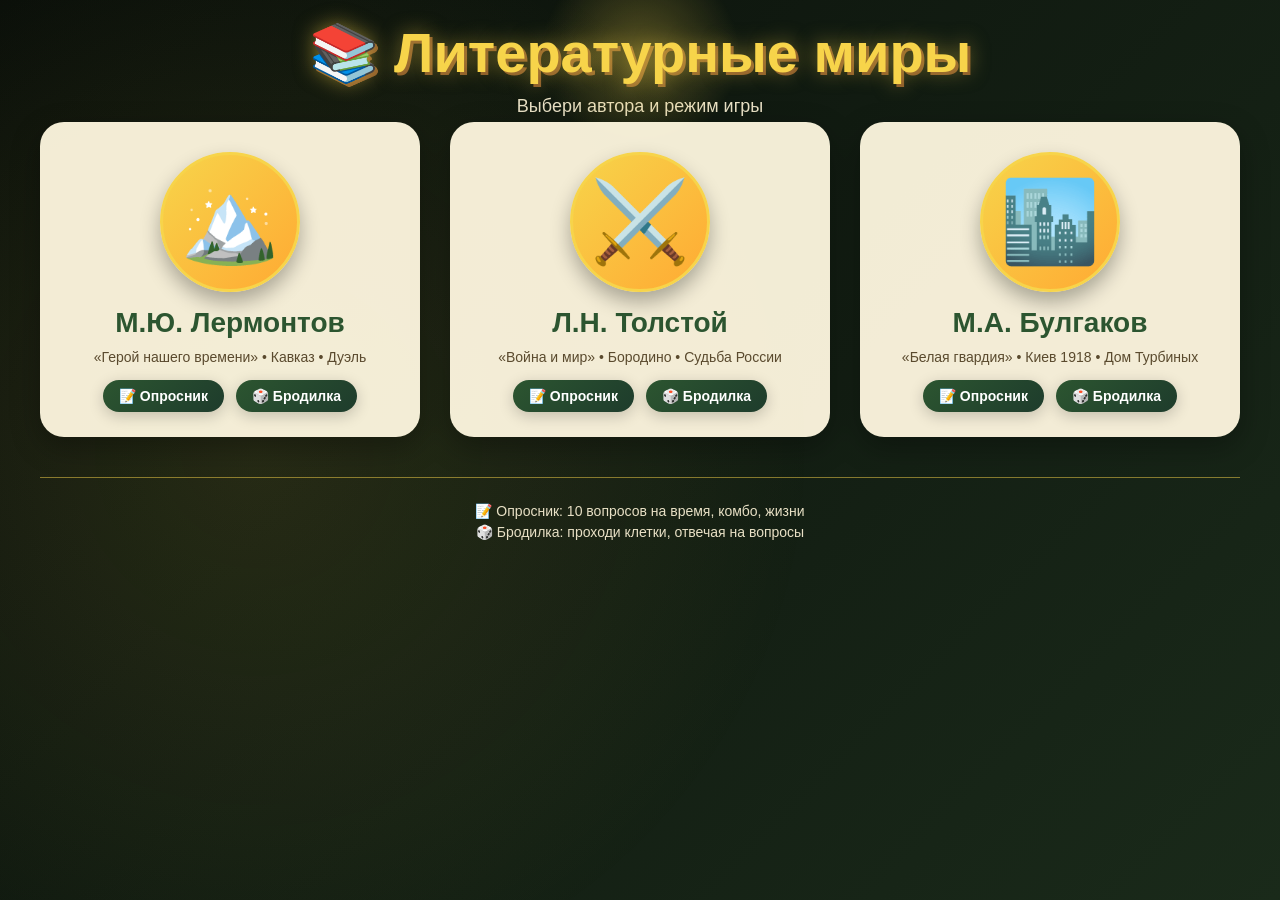
==== commit fab91e42: "Update index.html" ====
--- a/index.html
+++ b/index.html
@@ -3,7 +3,7 @@
 <head>
     <meta charset="UTF-8">
     <meta name="viewport" content="width=device-width, initial-scale=1.0, user-scalable=yes">
-    <title>Литературные миры | Викторина + Бродилка</title>
+    <title>Литературные миры</title>
     <link rel="stylesheet" href="style.css">
 </head>
 <body>
@@ -13,7 +13,7 @@
             <div class="glow-effect"></div>
         </div>
         <p class="subtitle">Выбери автора и режим игры</p>
-        
+
         <div class="worlds-grid">
             <!-- Лермонтов -->
             <div class="world-card" data-author="lermontov">
@@ -25,7 +25,7 @@
                     <button class="play-btn board-btn">🎲 Бродилка</button>
                 </div>
             </div>
-            
+
             <!-- Толстой -->
             <div class="world-card" data-author="tolstoy">
                 <div class="world-icon">⚔️</div>
@@ -36,7 +36,7 @@
                     <button class="play-btn board-btn">🎲 Бродилка</button>
                 </div>
             </div>
-            
+
             <!-- Булгаков -->
             <div class="world-card" data-author="bulgakov">
                 <div class="world-icon">🏙️</div>
@@ -48,50 +48,29 @@
                 </div>
             </div>
         </div>
-        
+
         <div class="info-footer">
             <p>📝 Опросник: 10 вопросов на время, комбо, жизни</p>
-            <p>🎲 Бродилка: проходи клетки, отвечая на вопросы. 8 шагов до финиша.</p>
-            <p>❤️ В обоих режимах 3 жизни. Удачи!</p>
+            <p>🎲 Бродилка: проходи клетки, отвечая на вопросы</p>
         </div>
     </div>
-    
+
     <script>
-        // Функции для перехода
         function startQuiz(author) {
             localStorage.setItem('currentWorld', author);
             localStorage.setItem('gameMode', 'quiz');
             window.location.href = 'game.html';
         }
-        
         function startBoard(author) {
             localStorage.setItem('boardAuthor', author);
             window.location.href = 'board.html';
         }
-        
-        // Назначаем обработчики после полной загрузки DOM
-        document.addEventListener('DOMContentLoaded', function() {
-            document.querySelectorAll('.world-card').forEach(card => {
-                const author = card.getAttribute('data-author');
-                const quizBtn = card.querySelector('.quiz-btn');
-                const boardBtn = card.querySelector('.board-btn');
-                
-                if (quizBtn) {
-                    quizBtn.addEventListener('click', function(e) {
-                        e.stopPropagation();
-                        startQuiz(author);
-                    });
-                }
-                if (boardBtn) {
-                    boardBtn.addEventListener('click', function(e) {
-                        e.stopPropagation();
-                        startBoard(author);
-                    });
-                }
-            });
-            
-            // Для отладки: выводим сообщение в консоль
-            console.log('Страница загружена, кнопки активны');
+        document.querySelectorAll('.world-card').forEach(card => {
+            const author = card.getAttribute('data-author');
+            const quizBtn = card.querySelector('.quiz-btn');
+            const boardBtn = card.querySelector('.board-btn');
+            if (quizBtn) quizBtn.addEventListener('click', (e) => { e.stopPropagation(); startQuiz(author); });
+            if (boardBtn) boardBtn.addEventListener('click', (e) => { e.stopPropagation(); startBoard(author); });
         });
     </script>
 </body>
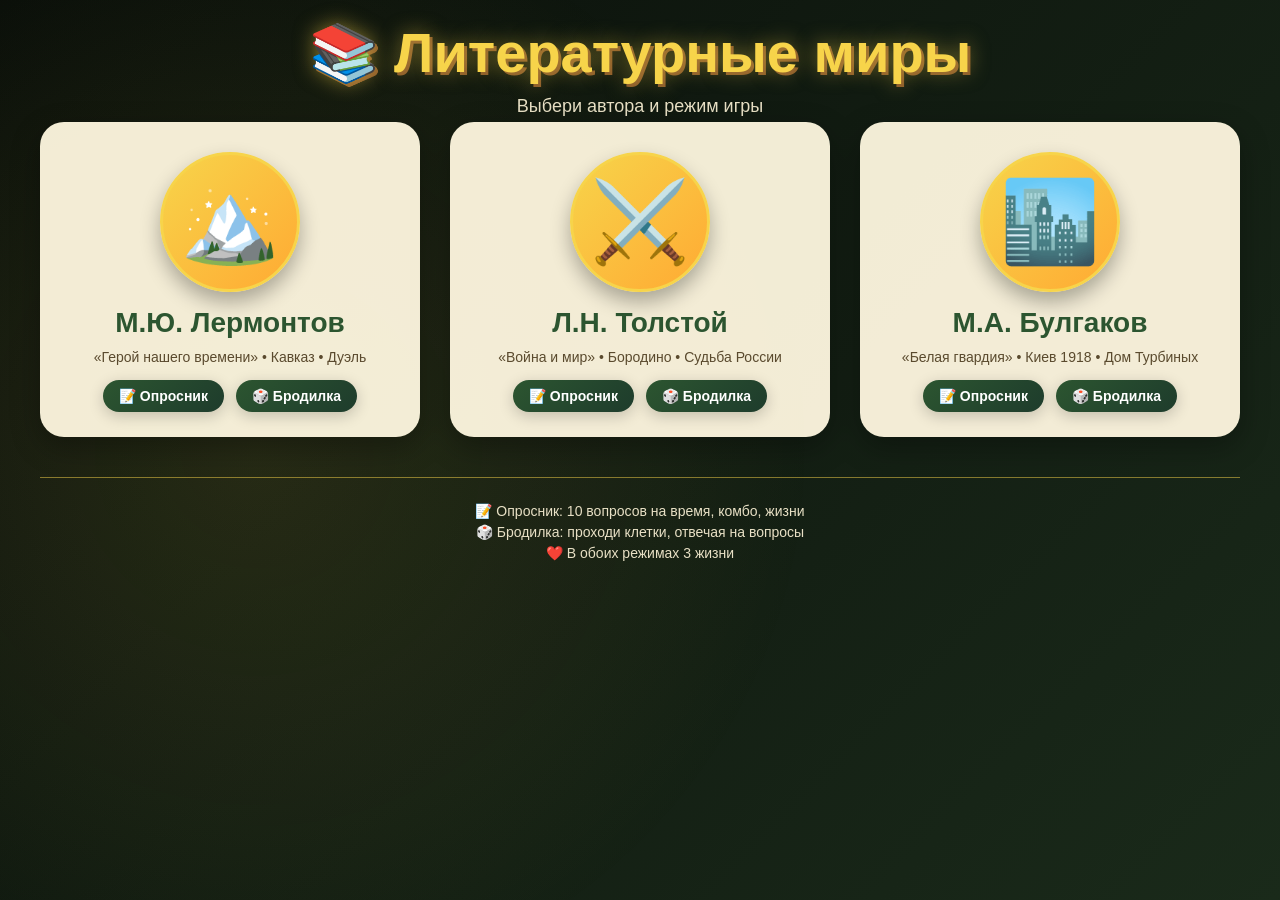
==== commit ecf721b0: "Update index.html" ====
--- a/index.html
+++ b/index.html
@@ -10,7 +10,6 @@
     <div class="container">
         <div class="title-animation">
             <h1 class="main-title">📚 Литературные миры</h1>
-            <div class="glow-effect"></div>
         </div>
         <p class="subtitle">Выбери автора и режим игры</p>
 
@@ -52,25 +51,39 @@
         <div class="info-footer">
             <p>📝 Опросник: 10 вопросов на время, комбо, жизни</p>
             <p>🎲 Бродилка: проходи клетки, отвечая на вопросы</p>
+            <p>❤️ В обоих режимах 3 жизни</p>
         </div>
     </div>
 
     <script>
         function startQuiz(author) {
             localStorage.setItem('currentWorld', author);
-            localStorage.setItem('gameMode', 'quiz');
             window.location.href = 'game.html';
         }
         function startBoard(author) {
             localStorage.setItem('boardAuthor', author);
             window.location.href = 'board.html';
         }
-        document.querySelectorAll('.world-card').forEach(card => {
-            const author = card.getAttribute('data-author');
-            const quizBtn = card.querySelector('.quiz-btn');
-            const boardBtn = card.querySelector('.board-btn');
-            if (quizBtn) quizBtn.addEventListener('click', (e) => { e.stopPropagation(); startQuiz(author); });
-            if (boardBtn) boardBtn.addEventListener('click', (e) => { e.stopPropagation(); startBoard(author); });
+        
+        document.addEventListener('DOMContentLoaded', function() {
+            document.querySelectorAll('.world-card').forEach(card => {
+                const author = card.getAttribute('data-author');
+                const quizBtn = card.querySelector('.quiz-btn');
+                const boardBtn = card.querySelector('.board-btn');
+                
+                if (quizBtn) {
+                    quizBtn.addEventListener('click', function(e) {
+                        e.stopPropagation();
+                        startQuiz(author);
+                    });
+                }
+                if (boardBtn) {
+                    boardBtn.addEventListener('click', function(e) {
+                        e.stopPropagation();
+                        startBoard(author);
+                    });
+                }
+            });
         });
     </script>
 </body>
